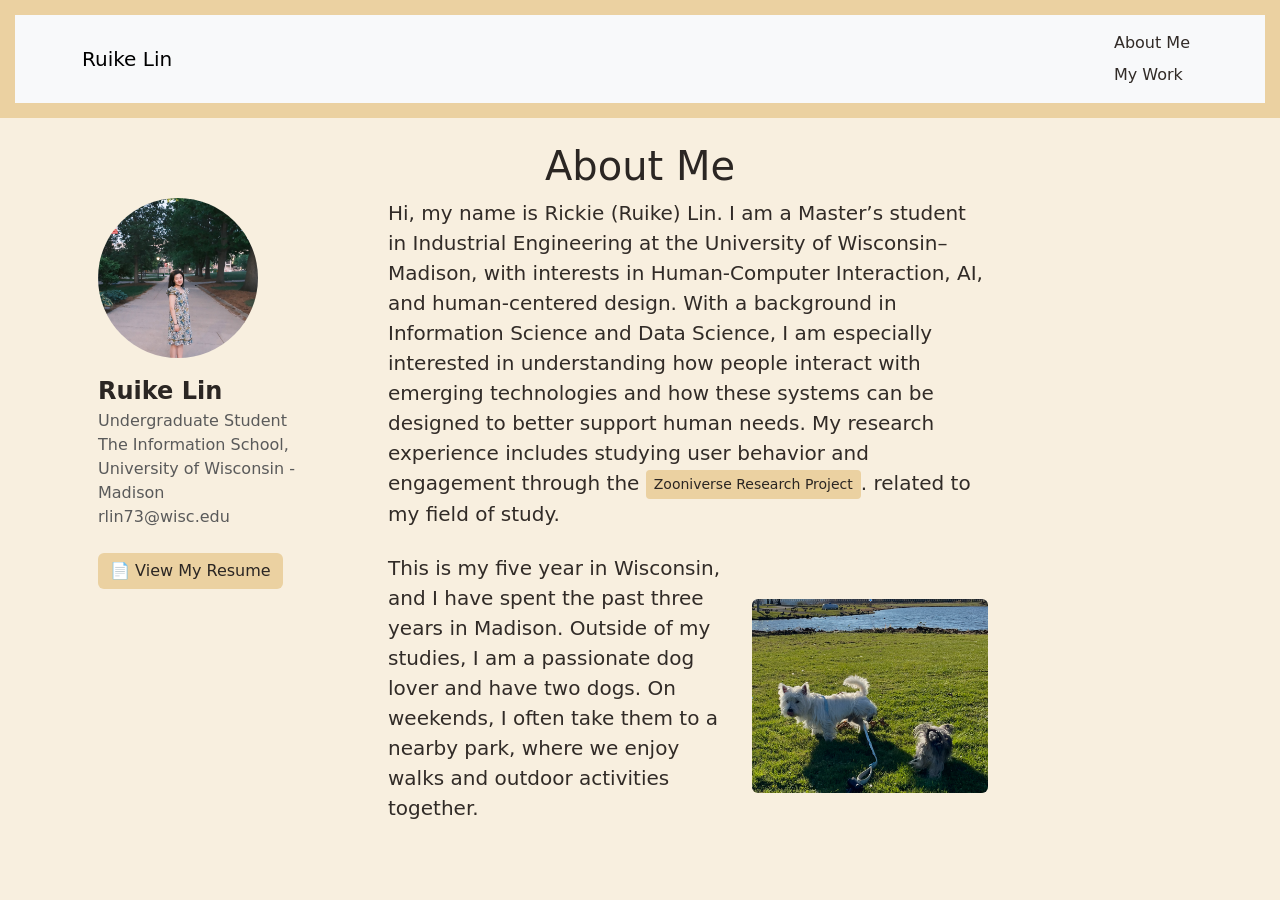
==== RuikeLin-main/index.html @ d6a4c150 "Add files via upload" ====
<!DOCTYPE html>
<html lang="en">
    <head>
        <title> Ruike Lin's Website</title>
        <meta charset="UTF-8">
        <meta name="viewport" content="width=device-width, initial-scale=1.0">
        <link href="https://cdn.jsdelivr.net/npm/bootstrap@5.3.3/dist/css/bootstrap.min.css" rel="stylesheet" integrity="sha384-QWTKZyjpPEjISv5WaRU9OFeRpok6YctnYmDr5pNlyT2bRjXh0JMhjY6hW+ALEwIH" crossorigin="anonymous">
        <link href="styles.css" rel="stylesheet"/>
        <style>
            .about-section {
                display: flex;
                align-items: flex-start;
                gap: 40px;
                flex-wrap: wrap;
            }
            .profile-card {
                text-align: left;
                max-width: 250px;
            }
            .profile-img {
                width: 160px;
                height: 160px;
                object-fit: cover;
                border-radius: 50%;
                margin-bottom: 15px;
            }
            .profile-name {
                font-size: 1.5em;
                font-weight: bold;
                color: #2B2623;
            }
            .profile-title, .profile-email {
                font-size: 1em;
                color: #5a5a5a;
            }
            .about-text {
                flex: 1;
                max-width: 600px;
            }

            .btn-filled-golden {
    background-color: #EBD1A1;
    color: #2B2623;
    border: none;
  }

  .btn-filled-golden:hover {
    background-color: #d5b578;
  }
        </style>
    </head>
    <body>
        <header>
        <nav class="navbar navbar-expand-lg navbar-light bg-light">
            <div class="container">
                <a class="navbar-brand" href="#">Ruike Lin</a>
                <div>
                    <a class="m-2 nav-link" href="index.html">About Me</a>
                    <a class="m-2 nav-link" href="my-work.html">My Work</a>
                </div>
            </div>
        </nav>
        </header>

        <main class="container mt-4">
            <section class="m-3">
                <h1 id="my-work-title">About Me</h1>

                <div class="about-section">
                    <div class="profile-card">
                        <img src="Ruike.jpg" alt="Ruike Lin" class="profile-img">
                        <div class="profile-name">Ruike Lin</div>
                        <div class="profile-title">Undergraduate Student<br>The Information School,<br>University of Wisconsin - Madison</div>
                        <div class="profile-email">rlin73@wisc.edu</div>
                        <p class="mt-4">
                            <a href="Ruike Lin CV copy.pdf" target="_blank" class="btn btn-filled-golden">
                                📄 View My Resume
                              </a>
                              
                          </p>  
                    </div>

                    <div class="about-text">
                        <p class="lead">
Hi, my name is Rickie (Ruike) Lin. I am a Master’s student in Industrial Engineering at the University of Wisconsin–Madison, with interests in Human-Computer Interaction, AI, and human-centered design. 
With a background in Information Science and Data Science, I am especially interested in understanding how people interact with emerging technologies and how these systems can be designed to better support human needs. 
My research experience includes studying user behavior and engagement through the 
<a href="my-work.html#project2-heading" class="btn btn-filled-golden btn-sm">
    Zooniverse Research Project
</a>.
                               related to my field of study.
                        </p>
                        <div class="row align-items-center mt-4">
                            <div class="col-md-7">
                              <p class="lead">
                                This is my five year in Wisconsin, and I have spent the past three years in Madison. Outside of my studies, I am a passionate dog lover and have two dogs. On weekends, I often take them to a nearby park, where we enjoy walks and outdoor activities together.
                              </p>
                            </div>
                            <div class="col-md-5 text-center">
                              <img src="dog.png" alt="My dogs and me" class="img-fluid rounded" style="max-height: 300px;">
                            </div>
                          </div>
                    </div>
                    
                      
                </div>
            </section>
        </main>
    </body>
</html>
---- RuikeLin-main/styles.css ----
images, img {
    width: 600px;
    height: 500px;
}

body {
    background-color: #F8EFDF; /* Light Beige */
    color: #312B27; /* Dark Brown */
}

#project2-heading {
    background-color: #312B27; /* Dark Brown */
    color: white;
    padding: 10px;
    text-align: center;
    border-radius: 5px;
}

#highlights-title {
    font-size: 1.4em;
    line-height: 1.4;
    color: #2B2623; /* Charcoal Brown */
}

table {
    width: 80%;
    margin: 20px auto;
    border-collapse: collapse;
    background-color: #F9F0E0; /* Off-White */
}

tr, td {
    border: 1px solid #312B27; /* Dark Brown */
    padding: 12px;
    text-align: left;
    color: #312B27;
}

#my-work-title {
    font-size: 2.5em;
    text-align: center;
    color: #2B2623; /* Charcoal Brown */
}

header {
    background-color: #EBD1A1; /* Warm Tan */
    padding: 15px;
}

.navbar {
    background-color: #292421; /* Deep Charcoal */
}
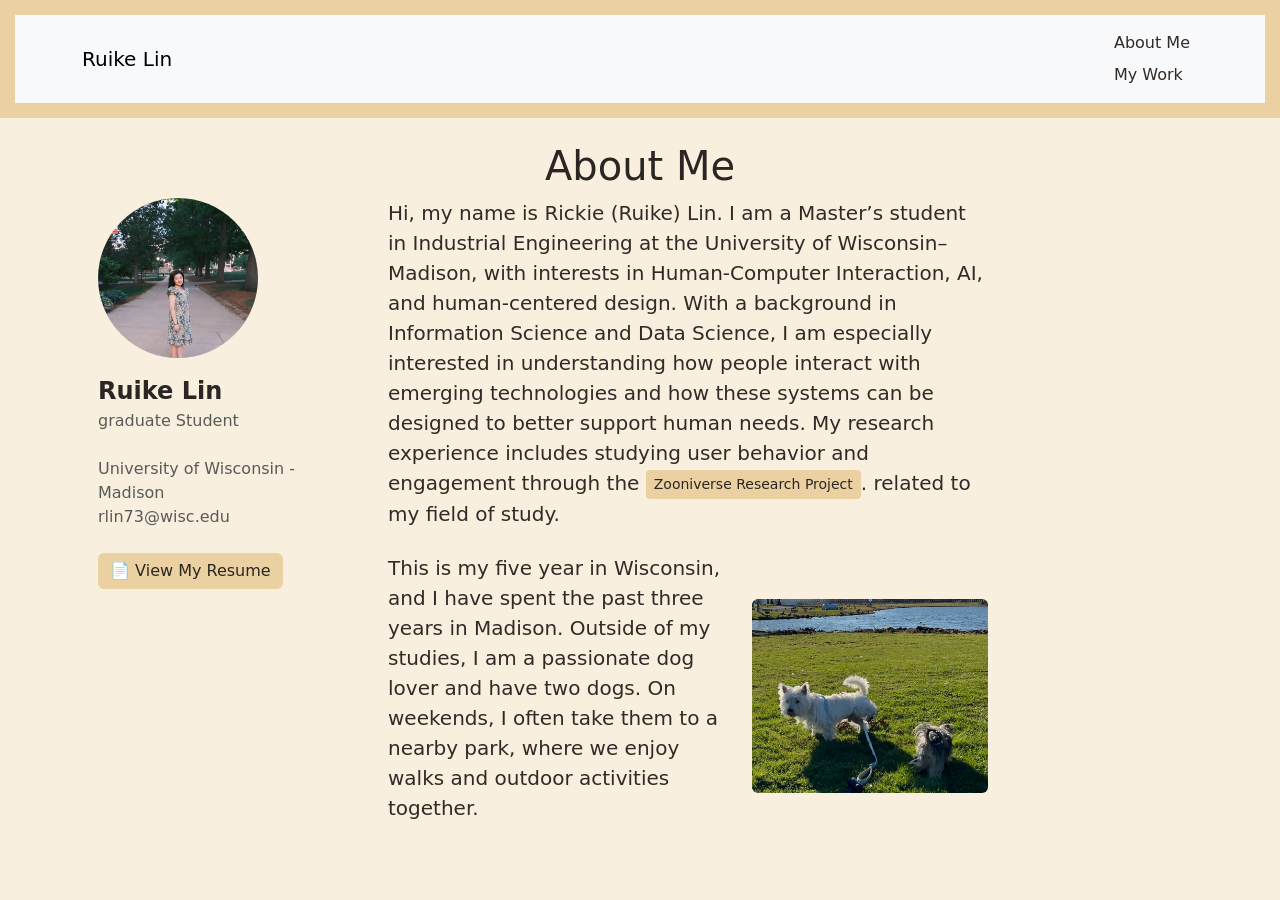
==== commit a07c9872: "Update index.html" ====
--- a/RuikeLin-main/index.html
+++ b/RuikeLin-main/index.html
@@ -70,7 +70,7 @@
                     <div class="profile-card">
                         <img src="Ruike.jpg" alt="Ruike Lin" class="profile-img">
                         <div class="profile-name">Ruike Lin</div>
-                        <div class="profile-title">Undergraduate Student<br>The Information School,<br>University of Wisconsin - Madison</div>
+                        <div class="profile-title">graduate Student<br><br>University of Wisconsin - Madison</div>
                         <div class="profile-email">rlin73@wisc.edu</div>
                         <p class="mt-4">
                             <a href="Ruike Lin CV copy.pdf" target="_blank" class="btn btn-filled-golden">
